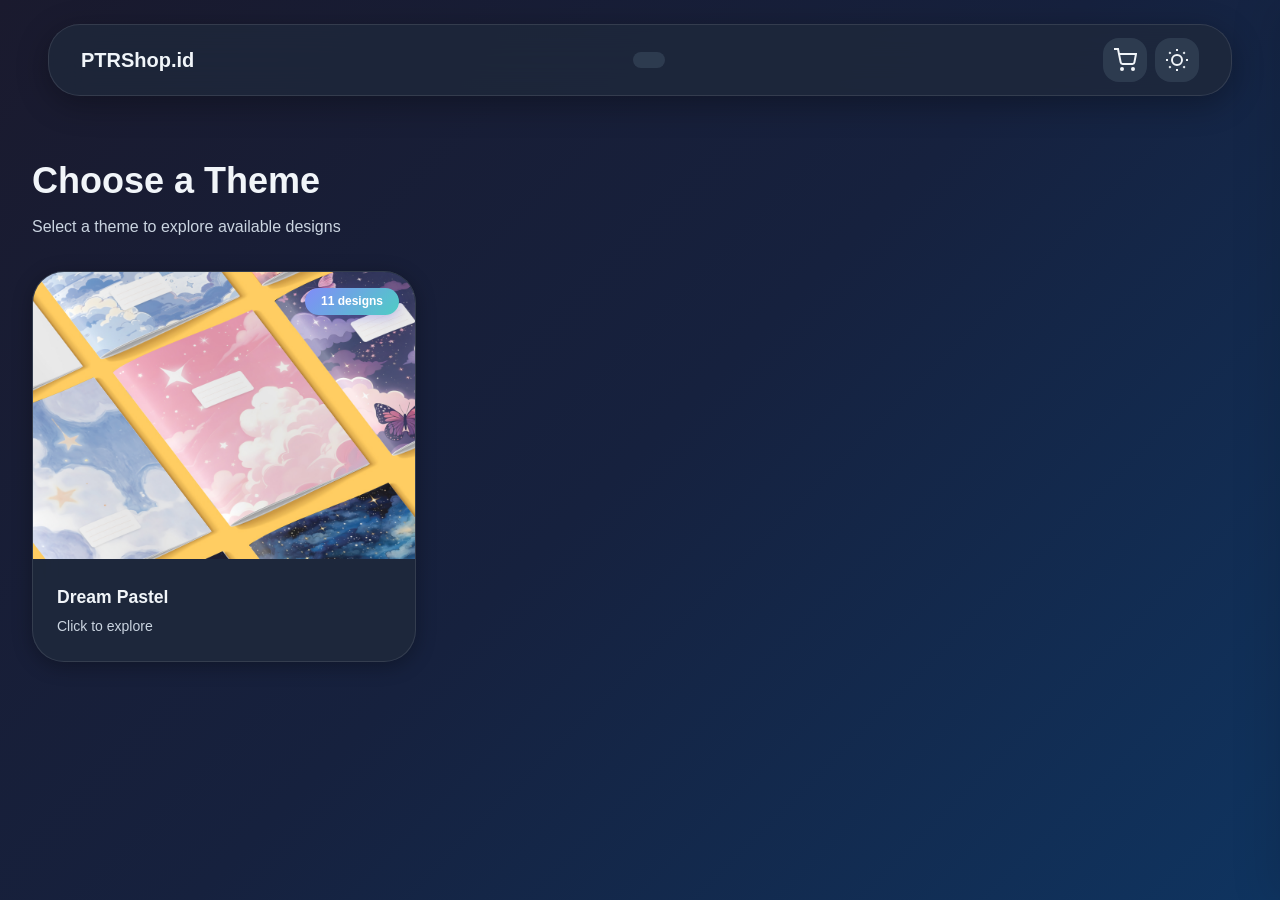
==== index.html @ 071c1e91 "Initial commit - PTR Shop UI Redesign" ====
<!DOCTYPE html>
<html lang="en" data-theme="dark">
   <head>
      <meta charset="UTF-8" />
      <meta name="viewport" content="width=device-width, initial-scale=1.0" />
      <meta
         name="description"
         content="Book Cover PDF Print Files - Browse and download high-quality book cover designs"
      />
      <title>PTR Shop - Book Cover Downloads</title>
      <link rel="preconnect" href="https://fonts.googleapis.com" />
      <link rel="preconnect" href="https://fonts.gstatic.com" crossorigin />
      <link
         href="https://fonts.googleapis.com/css2?family=Inter:wght@300;400;500;600;700&display=swap"
         rel="stylesheet"
      />
      <link rel="stylesheet" href="css/style.css" />
   </head>
   <body>
      <!-- Header -->
      <header class="header">
         <div class="header-content">
            <a href="#" class="logo" onclick="app.goHome()">
               <span class="logo-text">PTRShop.id</span>
            </a>
            <nav class="nav">
               <div id="breadcrumb" class="breadcrumb"></div>
            </nav>
            <div class="header-actions">
               <button
                  class="btn-icon cart-toggle"
                  onclick="app.toggleCart()"
                  aria-label="Toggle cart"
               >
                  <svg
                     width="24"
                     height="24"
                     viewBox="0 0 24 24"
                     fill="none"
                     stroke="currentColor"
                     stroke-width="2"
                  >
                     <circle cx="9" cy="21" r="1" />
                     <circle cx="20" cy="21" r="1" />
                     <path d="M1 1h4l2.68 13.39a2 2 0 0 0 2 1.61h9.72a2 2 0 0 0 2-1.61L23 6H6" />
                  </svg>
                  <span id="cart-count" class="cart-count">0</span>
               </button>
               <button
                  class="btn-icon theme-toggle"
                  onclick="app.toggleTheme()"
                  aria-label="Toggle theme"
               >
                  <svg
                     class="sun-icon"
                     width="24"
                     height="24"
                     viewBox="0 0 24 24"
                     fill="none"
                     stroke="currentColor"
                     stroke-width="2"
                  >
                     <circle cx="12" cy="12" r="5" />
                     <path
                        d="M12 1v2M12 21v2M4.22 4.22l1.42 1.42M18.36 18.36l1.42 1.42M1 12h2M21 12h2M4.22 19.78l1.42-1.42M18.36 5.64l1.42-1.42"
                     />
                  </svg>
                  <svg
                     class="moon-icon"
                     width="24"
                     height="24"
                     viewBox="0 0 24 24"
                     fill="none"
                     stroke="currentColor"
                     stroke-width="2"
                  >
                     <path d="M21 12.79A9 9 0 1 1 11.21 3 7 7 0 0 0 21 12.79z" />
                  </svg>
               </button>
            </div>
         </div>
      </header>

      <!-- Main Content -->
      <main class="main">
         <div class="container">
            <!-- View: Themes Grid -->
            <section id="view-themes" class="view active">
               <div class="view-header">
                  <h1>Choose a Theme</h1>
                  <p class="subtitle">Select a theme to explore available designs</p>
               </div>
               <div id="themes-grid" class="grid themes-grid"></div>
            </section>

            <!-- View: Designs Grid -->
            <section id="view-designs" class="view">
               <div class="view-header">
                  <button class="btn-back" onclick="app.goBack()">
                     <svg
                        width="20"
                        height="20"
                        viewBox="0 0 24 24"
                        fill="none"
                        stroke="currentColor"
                        stroke-width="2"
                     >
                        <path d="M19 12H5M12 19l-7-7 7-7" />
                     </svg>
                     Back
                  </button>
                  <h1 id="designs-title">Designs</h1>
                  <p class="subtitle">Select a design to configure options</p>
               </div>
               <div id="designs-grid" class="grid designs-grid"></div>
            </section>

            <!-- View: Options Panel -->
            <section id="view-options" class="view">
               <div class="view-header">
                  <button class="btn-back" onclick="app.goBack()">
                     <svg
                        width="20"
                        height="20"
                        viewBox="0 0 24 24"
                        fill="none"
                        stroke="currentColor"
                        stroke-width="2"
                     >
                        <path d="M19 12H5M12 19l-7-7 7-7" />
                     </svg>
                     Back
                  </button>
                  <h1 id="options-title">Configure Options</h1>
               </div>
               <div class="options-layout">
                  <div class="options-preview">
                     <img id="options-preview-img" src="" alt="Design preview" />
                  </div>
                  <div class="options-form">
                     <div class="form-group">
                        <label>Size</label>
                        <div id="size-options" class="option-buttons"></div>
                     </div>
                     <div class="form-group">
                        <label>Type</label>
                        <div id="type-options" class="option-buttons"></div>
                     </div>
                     <div class="form-group">
                        <label>Quantity</label>
                        <div class="quantity-control">
                           <button class="btn-qty" onclick="app.adjustQty(-1)">−</button>
                           <input type="number" id="quantity-input" value="1" min="1" max="99" />
                           <button class="btn-qty" onclick="app.adjustQty(1)">+</button>
                        </div>
                     </div>
                     <button class="btn-primary btn-add-cart" onclick="app.addToCart()">
                        <svg
                           width="20"
                           height="20"
                           viewBox="0 0 24 24"
                           fill="none"
                           stroke="currentColor"
                           stroke-width="2"
                        >
                           <circle cx="9" cy="21" r="1" />
                           <circle cx="20" cy="21" r="1" />
                           <path
                              d="M1 1h4l2.68 13.39a2 2 0 0 0 2 1.61h9.72a2 2 0 0 0 2-1.61L23 6H6"
                           />
                        </svg>
                        Add to Cart
                     </button>
                  </div>
               </div>
            </section>
         </div>
      </main>

      <!-- Cart Sidebar -->
      <aside id="cart-sidebar" class="cart-sidebar">
         <div class="cart-header">
            <h2>Your Selection</h2>
            <button class="btn-icon" onclick="app.toggleCart()" aria-label="Close cart">
               <svg
                  width="24"
                  height="24"
                  viewBox="0 0 24 24"
                  fill="none"
                  stroke="currentColor"
                  stroke-width="2"
               >
                  <path d="M18 6L6 18M6 6l12 12" />
               </svg>
            </button>
         </div>
         <div id="cart-items" class="cart-items"></div>
         <div class="cart-footer">
            <div class="cart-summary">
               <span>Total Files:</span>
               <span id="cart-total">0</span>
            </div>
            <button class="btn-primary btn-download" onclick="cart.downloadAll()" disabled>
               <svg
                  width="20"
                  height="20"
                  viewBox="0 0 24 24"
                  fill="none"
                  stroke="currentColor"
                  stroke-width="2"
               >
                  <path d="M21 15v4a2 2 0 0 1-2 2H5a2 2 0 0 1-2-2v-4M7 10l5 5 5-5M12 15V3" />
               </svg>
               Download All
            </button>
            <button class="btn-secondary" onclick="cart.clear()">Clear All</button>
         </div>
      </aside>

      <!-- Cart Overlay -->
      <div id="cart-overlay" class="cart-overlay" onclick="app.toggleCart()"></div>

      <!-- Toast Container -->
      <div id="toast-container" class="toast-container"></div>

      <!-- Download Progress Modal -->
      <div id="download-modal" class="modal">
         <div class="modal-content">
            <div class="modal-header">
               <h3>Preparing Download</h3>
            </div>
            <div class="modal-body">
               <div class="progress-bar">
                  <div id="progress-fill" class="progress-fill"></div>
               </div>
               <p id="progress-text">Downloading files...</p>
            </div>
         </div>
      </div>

      <!-- Scripts -->
      <script src="https://cdnjs.cloudflare.com/ajax/libs/pdf-lib/1.17.1/pdf-lib.min.js"></script>
      <script src="https://cdnjs.cloudflare.com/ajax/libs/jszip/3.10.1/jszip.min.js"></script>
      <script src="js/cart.js"></script>
      <script src="js/ui.js"></script>
      <script src="js/app.js"></script>
   </body>
</html>
---- css/style.css ----
/* ========================================
   CSS Design System - PTR Shop
   Modern Glassmorphism Dashboard Style
   ======================================== */

/* CSS Variables */
:root {
   /* Colors - Light Mode (Default) */
   --bg-primary: linear-gradient(135deg, #ffecd2 0%, #fcb69f 30%, #d4a5e3 70%, #c5b9f8 100%);
   --bg-solid: #fdf6f0;
   --bg-secondary: rgba(255, 255, 255, 0.85);
   --bg-tertiary: rgba(255, 255, 255, 0.6);
   --bg-card: rgba(255, 255, 255, 0.9);
   --text-primary: #2d3748;
   --text-secondary: #4a5568;
   --text-muted: #718096;
   --accent: #6b5ce7;
   --accent-hover: #5a4bd6;
   --accent-light: rgba(107, 92, 231, 0.12);
   --accent-gradient: linear-gradient(135deg, #6b5ce7 0%, #4ecdc4 100%);
   --border: rgba(255, 255, 255, 0.5);
   --border-solid: #e2e8f0;
   --shadow: 0 8px 32px rgba(107, 92, 231, 0.1);
   --shadow-lg: 0 20px 40px rgba(107, 92, 231, 0.15);
   --shadow-card: 0 4px 20px rgba(0, 0, 0, 0.08);
   --glass: rgba(255, 255, 255, 0.7);
   --glass-blur: blur(20px);
   --success: #10b981;
   --error: #ef4444;
   --warning: #f59e0b;

   /* Spacing */
   --space-xs: 0.25rem;
   --space-sm: 0.5rem;
   --space-md: 1rem;
   --space-lg: 1.5rem;
   --space-xl: 2rem;
   --space-2xl: 3rem;

   /* Border Radius */
   --radius-sm: 0.5rem;
   --radius-md: 0.75rem;
   --radius-lg: 1rem;
   --radius-xl: 1.5rem;
   --radius-2xl: 2rem;
   --radius-full: 9999px;

   /* Transitions */
   --transition-fast: 150ms ease;
   --transition-base: 250ms ease;
   --transition-slow: 350ms ease;

   /* Sizing */
   --header-height: 4.5rem;
   --sidebar-width: 400px;
}

/* Dark Mode */
[data-theme="dark"] {
   --bg-primary: linear-gradient(135deg, #1a1a2e 0%, #16213e 50%, #0f3460 100%);
   --bg-solid: #1a1a2e;
   --bg-secondary: rgba(30, 41, 59, 0.9);
   --bg-tertiary: rgba(51, 65, 85, 0.8);
   --bg-card: rgba(30, 41, 59, 0.95);
   --text-primary: #f1f5f9;
   --text-secondary: #cbd5e1;
   --text-muted: #94a3b8;
   --accent: #818cf8;
   --accent-hover: #6366f1;
   --accent-light: rgba(129, 140, 248, 0.15);
   --accent-gradient: linear-gradient(135deg, #818cf8 0%, #4ecdc4 100%);
   --border: rgba(255, 255, 255, 0.1);
   --border-solid: #334155;
   --shadow: 0 8px 32px rgba(0, 0, 0, 0.3);
   --shadow-lg: 0 20px 40px rgba(0, 0, 0, 0.4);
   --shadow-card: 0 4px 20px rgba(0, 0, 0, 0.3);
   --glass: rgba(30, 41, 59, 0.8);
}

/* Reset & Base */
*,
*::before,
*::after {
   box-sizing: border-box;
   margin: 0;
   padding: 0;
}

html {
   scroll-behavior: smooth;
}

body {
   font-family: "JetBrains Mono", -apple-system, BlinkMacSystemFont, "Segoe UI", sans-serif;
   background: var(--bg-primary);
   background-attachment: fixed;
   color: var(--text-primary);
   line-height: 1.6;
   min-height: 100vh;
}

/* ========================================
   Header - Glassmorphism Style
   ======================================== */
.header {
   position: fixed;
   top: var(--space-lg);
   left: 50%;
   transform: translateX(-50%);
   width: calc(100% - var(--space-2xl) * 2);
   max-width: 1400px;
   height: var(--header-height);
   background: var(--glass);
   backdrop-filter: var(--glass-blur);
   -webkit-backdrop-filter: var(--glass-blur);
   border: 1px solid var(--border);
   border-radius: var(--radius-2xl);
   box-shadow: var(--shadow);
   z-index: 100;
}

.header-content {
   max-width: 100%;
   margin: 0 auto;
   padding: 0 var(--space-xl);
   height: 100%;
   display: flex;
   align-items: center;
   justify-content: space-between;
   gap: var(--space-lg);
}

.logo {
   display: flex;
   align-items: center;
   gap: var(--space-sm);
   text-decoration: none;
   color: var(--text-primary);
   font-weight: 700;
   font-size: 1.25rem;
   transition: opacity var(--transition-fast);
}

.logo:hover {
   opacity: 0.8;
}

.logo-icon {
   font-size: 1.75rem;
}

.nav {
   flex: 1;
   display: flex;
   justify-content: center;
}

.breadcrumb {
   display: flex;
   align-items: center;
   gap: var(--space-sm);
   font-size: 0.875rem;
   color: var(--text-secondary);
   background: var(--bg-tertiary);
   padding: var(--space-sm) var(--space-md);
   border-radius: var(--radius-full);
}

.breadcrumb-item {
   display: flex;
   align-items: center;
   gap: var(--space-sm);
}

.breadcrumb-item:not(:last-child)::after {
   content: "›";
   color: var(--text-muted);
   font-weight: 600;
}

.breadcrumb-link {
   color: var(--accent);
   text-decoration: none;
   font-weight: 500;
   transition: opacity var(--transition-fast);
}

.breadcrumb-link:hover {
   opacity: 0.7;
}

.header-actions {
   display: flex;
   align-items: center;
   gap: var(--space-sm);
}

/* ========================================
   Buttons
   ======================================== */
.btn-icon {
   position: relative;
   display: flex;
   align-items: center;
   justify-content: center;
   width: 2.75rem;
   height: 2.75rem;
   border: none;
   background: var(--bg-tertiary);
   color: var(--text-primary);
   border-radius: var(--radius-lg);
   cursor: pointer;
   transition: all var(--transition-fast);
}

.btn-icon:hover {
   background: var(--accent-light);
   color: var(--accent);
   transform: scale(1.05);
}

.btn-primary {
   display: inline-flex;
   align-items: center;
   justify-content: center;
   gap: var(--space-sm);
   padding: var(--space-md) var(--space-xl);
   background: var(--accent-gradient);
   color: white;
   border: none;
   border-radius: var(--radius-xl);
   font-weight: 600;
   font-size: 1rem;
   cursor: pointer;
   transition: all var(--transition-fast);
   box-shadow: 0 4px 15px rgba(107, 92, 231, 0.3);
}

.btn-primary:hover:not(:disabled) {
   transform: translateY(-3px);
   box-shadow: 0 8px 25px rgba(107, 92, 231, 0.4);
}

.btn-primary:disabled {
   opacity: 0.5;
   cursor: not-allowed;
}

.btn-secondary {
   display: inline-flex;
   align-items: center;
   justify-content: center;
   gap: var(--space-sm);
   padding: var(--space-md) var(--space-xl);
   background: var(--bg-tertiary);
   color: var(--text-primary);
   border: 1px solid var(--border-solid);
   border-radius: var(--radius-xl);
   font-weight: 500;
   font-size: 0.875rem;
   cursor: pointer;
   transition: all var(--transition-fast);
}

.btn-secondary:hover {
   background: var(--bg-secondary);
   border-color: var(--accent);
}

.btn-back {
   display: inline-flex;
   align-items: center;
   gap: var(--space-sm);
   padding: var(--space-sm) var(--space-md);
   background: var(--bg-secondary);
   color: var(--text-secondary);
   border: 1px solid var(--border-solid);
   border-radius: var(--radius-lg);
   font-size: 0.875rem;
   font-weight: 500;
   cursor: pointer;
   transition: all var(--transition-fast);
}

.btn-back:hover {
   background: var(--accent-light);
   color: var(--accent);
   border-color: var(--accent);
}

/* ========================================
   Theme Toggle
   ======================================== */
.theme-toggle .sun-icon,
[data-theme="dark"] .theme-toggle .moon-icon {
   display: none;
}

[data-theme="dark"] .theme-toggle .sun-icon {
   display: block;
}

/* ========================================
   Cart Badge
   ======================================== */
.cart-count {
   position: absolute;
   top: -4px;
   right: -4px;
   min-width: 1.4rem;
   height: 1.4rem;
   padding: 0 0.4rem;
   background: var(--accent-gradient);
   color: white;
   font-size: 0.7rem;
   font-weight: 700;
   border-radius: var(--radius-full);
   display: flex;
   align-items: center;
   justify-content: center;
   opacity: 0;
   transform: scale(0);
   transition: all var(--transition-fast);
   box-shadow: 0 2px 8px rgba(107, 92, 231, 0.4);
}

.cart-count.visible {
   opacity: 1;
   transform: scale(1);
}

/* ========================================
   Main Content
   ======================================== */
.main {
   padding-top: calc(var(--header-height) + var(--space-2xl) + var(--space-xl));
   padding-bottom: var(--space-2xl);
   min-height: 100vh;
}

.container {
   max-width: 1400px;
   margin: 0 auto;
   padding: 0 var(--space-xl);
}

/* ========================================
   Views
   ======================================== */
.view {
   display: none;
   animation: fadeIn var(--transition-base) ease;
}

.view.active {
   display: block;
}

@keyframes fadeIn {
   from {
      opacity: 0;
      transform: translateY(15px);
   }
   to {
      opacity: 1;
      transform: translateY(0);
   }
}

.view-header {
   margin-bottom: var(--space-xl);
}

.view-header h1 {
   font-size: 2.25rem;
   font-weight: 700;
   margin-bottom: var(--space-xs);
   color: var(--text-primary);
}

.subtitle {
   color: var(--text-secondary);
   font-size: 1rem;
}

/* ========================================
   Grid Layouts
   ======================================== */
.grid {
   display: grid;
   gap: var(--space-xl);
}

.themes-grid {
   grid-template-columns: repeat(auto-fill, minmax(300px, 1fr));
}

.designs-grid {
   grid-template-columns: repeat(auto-fill, minmax(240px, 1fr));
}

/* ========================================
   Cards - Glassmorphism Style
   ======================================== */
.card {
   position: relative;
   background: var(--bg-card);
   backdrop-filter: var(--glass-blur);
   -webkit-backdrop-filter: var(--glass-blur);
   border: 1px solid var(--border);
   border-radius: var(--radius-2xl);
   overflow: hidden;
   cursor: pointer;
   transition: all var(--transition-base);
   box-shadow: var(--shadow-card);
}

.card:hover {
   transform: translateY(-8px) scale(1.02);
   box-shadow: var(--shadow-lg);
   border-color: var(--accent);
}

.card-image {
   position: relative;
   aspect-ratio: 4/3;
   overflow: hidden;
   background: linear-gradient(135deg, var(--bg-tertiary) 0%, var(--bg-secondary) 100%);
}

.card-image img {
   width: 100%;
   height: 100%;
   object-fit: cover;
   transition: transform var(--transition-slow);
}

.card:hover .card-image img {
   transform: scale(1.08);
}

.card-body {
   padding: var(--space-lg);
}

.card-title {
   font-size: 1.1rem;
   font-weight: 600;
   margin-bottom: var(--space-xs);
   color: var(--text-primary);
}

.card-subtitle {
   font-size: 0.875rem;
   color: var(--text-secondary);
}

.card-badge {
   position: absolute;
   top: var(--space-md);
   right: var(--space-md);
   padding: var(--space-xs) var(--space-md);
   background: var(--accent-gradient);
   border-radius: var(--radius-full);
   font-size: 0.75rem;
   font-weight: 600;
   color: white;
   box-shadow: 0 4px 12px rgba(107, 92, 231, 0.3);
}

/* ========================================
   Options Panel
   ======================================== */
.options-layout {
   display: grid;
   grid-template-columns: 1fr 1fr;
   gap: var(--space-2xl);
   align-items: start;
}

@media (max-width: 768px) {
   .options-layout {
      grid-template-columns: 1fr;
   }
}

.options-preview {
   position: sticky;
   top: calc(var(--header-height) + var(--space-2xl) + var(--space-lg));
   background: var(--bg-card);
   backdrop-filter: var(--glass-blur);
   -webkit-backdrop-filter: var(--glass-blur);
   border: 1px solid var(--border);
   border-radius: var(--radius-2xl);
   overflow: hidden;
   box-shadow: var(--shadow-card);
   display: flex;
   align-items: center;
   justify-content: center;
   padding: var(--space-lg);
}

.options-preview img {
   max-width: 100%;
   max-height: 75vh;
   width: auto;
   height: auto;
   object-fit: contain;
   border-radius: var(--radius-lg);
}

.options-form {
   display: flex;
   flex-direction: column;
   gap: var(--space-xl);
   background: var(--bg-card);
   backdrop-filter: var(--glass-blur);
   -webkit-backdrop-filter: var(--glass-blur);
   border: 1px solid var(--border);
   border-radius: var(--radius-2xl);
   padding: var(--space-xl);
   box-shadow: var(--shadow-card);
}

.form-group label {
   display: block;
   font-weight: 600;
   margin-bottom: var(--space-sm);
   color: var(--text-primary);
   font-size: 0.9rem;
   text-transform: uppercase;
   letter-spacing: 0.05em;
}

.option-buttons {
   display: flex;
   flex-wrap: wrap;
   gap: var(--space-sm);
}

.option-btn {
   padding: var(--space-md) var(--space-lg);
   background: var(--bg-tertiary);
   border: 2px solid transparent;
   border-radius: var(--radius-lg);
   font-size: 0.9rem;
   font-weight: 600;
   cursor: pointer;
   transition: all var(--transition-fast);
   color: var(--text-primary);
}

.option-btn:hover {
   border-color: var(--accent);
   background: var(--accent-light);
}

.option-btn.active {
   background: var(--accent-gradient);
   border-color: transparent;
   color: white;
   box-shadow: 0 4px 12px rgba(107, 92, 231, 0.3);
}

.quantity-control {
   display: inline-flex;
   align-items: center;
   gap: var(--space-xs);
   background: var(--bg-tertiary);
   border-radius: var(--radius-lg);
   padding: var(--space-xs);
}

.btn-qty {
   width: 2.75rem;
   height: 2.75rem;
   display: flex;
   align-items: center;
   justify-content: center;
   background: var(--bg-secondary);
   border: none;
   border-radius: var(--radius-md);
   font-size: 1.25rem;
   font-weight: 600;
   cursor: pointer;
   transition: all var(--transition-fast);
   color: var(--text-primary);
}

.btn-qty:hover {
   background: var(--accent-light);
   color: var(--accent);
}

#quantity-input {
   width: 3.5rem;
   text-align: center;
   background: transparent;
   border: none;
   font-size: 1.1rem;
   font-weight: 700;
   color: var(--text-primary);
   appearance: textfield;
   -moz-appearance: textfield;
}

#quantity-input::-webkit-outer-spin-button,
#quantity-input::-webkit-inner-spin-button {
   -webkit-appearance: none;
   margin: 0;
}

.btn-add-cart {
   width: 100%;
   padding: var(--space-lg) var(--space-xl);
   font-size: 1.1rem;
   margin-top: var(--space-md);
}

/* ========================================
   Cart Sidebar
   ======================================== */
.cart-sidebar {
   position: fixed;
   top: 0;
   right: 0;
   width: var(--sidebar-width);
   max-width: 95vw;
   height: 100vh;
   background: var(--bg-card);
   backdrop-filter: var(--glass-blur);
   -webkit-backdrop-filter: var(--glass-blur);
   border-left: 1px solid var(--border);
   display: flex;
   flex-direction: column;
   z-index: 200;
   transform: translateX(100%);
   transition: transform var(--transition-base);
   box-shadow: -10px 0 40px rgba(0, 0, 0, 0.1);
}

.cart-sidebar.open {
   transform: translateX(0);
}

.cart-header {
   display: flex;
   align-items: center;
   justify-content: space-between;
   padding: var(--space-xl);
   border-bottom: 1px solid var(--border-solid);
}

.cart-header h2 {
   font-size: 1.35rem;
   font-weight: 700;
   color: var(--text-primary);
}

.cart-items {
   flex: 1;
   overflow-y: auto;
   padding: var(--space-lg);
}

.cart-item {
   display: flex;
   gap: var(--space-md);
   padding: var(--space-md);
   background: var(--bg-tertiary);
   border-radius: var(--radius-xl);
   margin-bottom: var(--space-md);
   animation: slideIn var(--transition-base) ease;
   border: 1px solid var(--border);
}

@keyframes slideIn {
   from {
      opacity: 0;
      transform: translateX(20px);
   }
   to {
      opacity: 1;
      transform: translateX(0);
   }
}

.cart-item-preview {
   width: 65px;
   height: 85px;
   background: var(--bg-secondary);
   border-radius: var(--radius-lg);
   overflow: hidden;
   flex-shrink: 0;
   border: 1px solid var(--border);
}

.cart-item-preview img {
   width: 100%;
   height: 100%;
   object-fit: cover;
}

.cart-item-details {
   flex: 1;
   min-width: 0;
}

.cart-item-name {
   font-weight: 600;
   font-size: 0.9rem;
   margin-bottom: var(--space-xs);
   white-space: nowrap;
   overflow: hidden;
   text-overflow: ellipsis;
   color: var(--text-primary);
}

.cart-item-variant {
   font-size: 0.8rem;
   color: var(--text-secondary);
   margin-bottom: var(--space-xs);
}

.cart-item-qty {
   font-size: 0.8rem;
   color: var(--accent);
   font-weight: 600;
}

.cart-item-remove {
   align-self: flex-start;
   width: 2rem;
   height: 2rem;
   display: flex;
   align-items: center;
   justify-content: center;
   background: transparent;
   border: none;
   color: var(--text-muted);
   border-radius: var(--radius-md);
   cursor: pointer;
   transition: all var(--transition-fast);
}

.cart-item-remove:hover {
   color: var(--error);
   background: rgba(239, 68, 68, 0.1);
}

.cart-empty {
   display: flex;
   flex-direction: column;
   align-items: center;
   justify-content: center;
   height: 100%;
   color: var(--text-muted);
   text-align: center;
   padding: var(--space-xl);
}

.cart-empty svg {
   width: 80px;
   height: 80px;
   margin-bottom: var(--space-lg);
   opacity: 0.4;
}

.cart-footer {
   padding: var(--space-xl);
   border-top: 1px solid var(--border-solid);
   display: flex;
   flex-direction: column;
   gap: var(--space-md);
   background: var(--bg-secondary);
}

.cart-summary {
   display: flex;
   justify-content: space-between;
   font-weight: 700;
   font-size: 1.1rem;
}

.btn-download {
   width: 100%;
}

/* ========================================
   Cart Overlay
   ======================================== */
.cart-overlay {
   position: fixed;
   inset: 0;
   background: rgba(0, 0, 0, 0.4);
   backdrop-filter: blur(8px);
   -webkit-backdrop-filter: blur(8px);
   z-index: 150;
   opacity: 0;
   visibility: hidden;
   transition: all var(--transition-base);
}

.cart-overlay.visible {
   opacity: 1;
   visibility: visible;
}

/* ========================================
   Toast Notifications
   ======================================== */
.toast-container {
   position: fixed;
   bottom: var(--space-xl);
   right: var(--space-xl);
   z-index: 300;
   display: flex;
   flex-direction: column;
   gap: var(--space-sm);
}

.toast {
   display: flex;
   align-items: center;
   gap: var(--space-md);
   padding: var(--space-md) var(--space-lg);
   background: var(--bg-card);
   backdrop-filter: var(--glass-blur);
   -webkit-backdrop-filter: var(--glass-blur);
   border: 1px solid var(--border);
   border-radius: var(--radius-xl);
   box-shadow: var(--shadow-lg);
   animation: toastIn var(--transition-base) ease;
}

@keyframes toastIn {
   from {
      opacity: 0;
      transform: translateX(100%) scale(0.9);
   }
   to {
      opacity: 1;
      transform: translateX(0) scale(1);
   }
}

.toast.hide {
   animation: toastOut var(--transition-base) ease forwards;
}

@keyframes toastOut {
   from {
      opacity: 1;
      transform: translateX(0) scale(1);
   }
   to {
      opacity: 0;
      transform: translateX(100%) scale(0.9);
   }
}

.toast-success {
   border-left: 4px solid var(--success);
}
.toast-error {
   border-left: 4px solid var(--error);
}
.toast-warning {
   border-left: 4px solid var(--warning);
}

/* ========================================
   Modal
   ======================================== */
.modal {
   position: fixed;
   inset: 0;
   display: flex;
   align-items: center;
   justify-content: center;
   background: rgba(0, 0, 0, 0.5);
   backdrop-filter: blur(8px);
   -webkit-backdrop-filter: blur(8px);
   z-index: 250;
   opacity: 0;
   visibility: hidden;
   transition: all var(--transition-base);
}

.modal.visible {
   opacity: 1;
   visibility: visible;
}

.modal-content {
   background: var(--bg-card);
   backdrop-filter: var(--glass-blur);
   -webkit-backdrop-filter: var(--glass-blur);
   border: 1px solid var(--border);
   border-radius: var(--radius-2xl);
   padding: var(--space-2xl);
   min-width: 350px;
   box-shadow: var(--shadow-lg);
}

.modal-header h3 {
   font-size: 1.25rem;
   font-weight: 700;
   margin-bottom: var(--space-lg);
   color: var(--text-primary);
}

.progress-bar {
   height: 8px;
   background: var(--bg-tertiary);
   border-radius: var(--radius-full);
   overflow: hidden;
   margin-bottom: var(--space-md);
}

.progress-fill {
   height: 100%;
   background: var(--accent-gradient);
   border-radius: var(--radius-full);
   transition: width var(--transition-base);
}

#progress-text {
   font-size: 0.875rem;
   color: var(--text-secondary);
   text-align: center;
}

/* ========================================
   Responsive Design
   ======================================== */
@media (max-width: 1024px) {
   .header {
      width: calc(100% - var(--space-xl) * 2);
   }
}

@media (max-width: 768px) {
   :root {
      --header-height: 4rem;
   }

   .header {
      top: var(--space-md);
      width: calc(100% - var(--space-md) * 2);
      border-radius: var(--radius-xl);
   }

   .header-content {
      padding: 0 var(--space-md);
   }

   .breadcrumb {
      display: none;
   }

   .container {
      padding: 0 var(--space-md);
   }

   .view-header h1 {
      font-size: 1.75rem;
   }

   .themes-grid,
   .designs-grid {
      grid-template-columns: repeat(auto-fill, minmax(160px, 1fr));
      gap: var(--space-md);
   }

   .card-body {
      padding: var(--space-md);
   }

   .card-title {
      font-size: 0.95rem;
   }
}
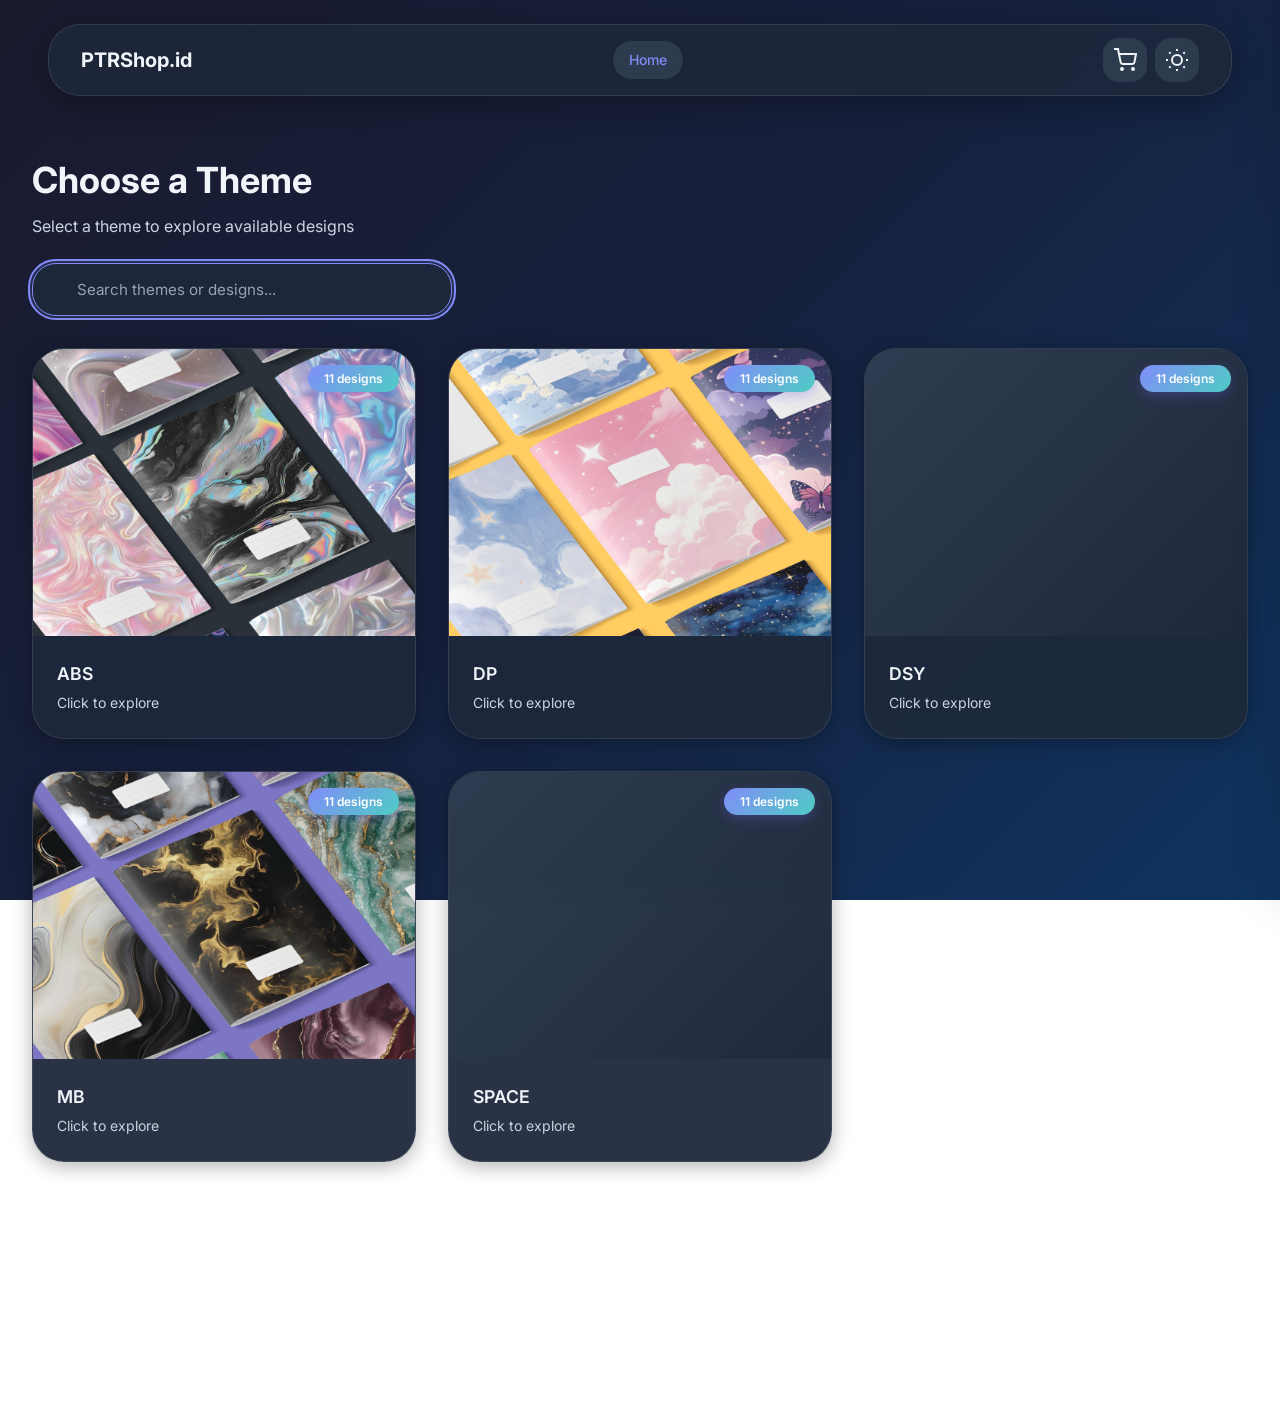
==== commit 06635a39: "Update" ====
--- a/index.html
+++ b/index.html
@@ -5,75 +5,58 @@
       <meta name="viewport" content="width=device-width, initial-scale=1.0" />
       <meta
          name="description"
-         content="Book Cover PDF Print Files - Browse and download high-quality book cover designs"
+         content="PTRShop — Browse and download high-quality book cover PDF print files in multiple sizes and types."
       />
       <title>PTR Shop - Book Cover Downloads</title>
+
+      <!-- Favicon -->
+      <link rel="icon" href="data:image/svg+xml,<svg xmlns='http://www.w3.org/2000/svg' viewBox='0 0 32 32'><rect width='32' height='32' rx='8' fill='%236b5ce7'/><text x='16' y='23' text-anchor='middle' fill='white' font-size='18' font-weight='bold' font-family='sans-serif'>P</text></svg>" />
+
+      <!-- Fonts -->
       <link rel="preconnect" href="https://fonts.googleapis.com" />
       <link rel="preconnect" href="https://fonts.gstatic.com" crossorigin />
       <link
          href="https://fonts.googleapis.com/css2?family=Inter:wght@300;400;500;600;700&display=swap"
          rel="stylesheet"
       />
-      <link rel="stylesheet" href="css/style.css" />
+
+      <link rel="stylesheet" href="css/style.css?v=5" />
    </head>
    <body>
       <!-- Header -->
-      <header class="header">
+      <header class="header" role="banner">
          <div class="header-content">
-            <a href="#" class="logo" onclick="app.goHome()">
+            <a href="#/" class="logo" data-action="go-home" aria-label="PTRShop Home">
                <span class="logo-text">PTRShop.id</span>
             </a>
-            <nav class="nav">
-               <div id="breadcrumb" class="breadcrumb"></div>
+            <nav class="nav" aria-label="Breadcrumb navigation">
+               <div id="breadcrumb" class="breadcrumb" role="navigation" aria-label="Breadcrumb"></div>
             </nav>
             <div class="header-actions">
                <button
+                  id="cart-toggle-btn"
                   class="btn-icon cart-toggle"
-                  onclick="app.toggleCart()"
-                  aria-label="Toggle cart"
+                  data-action="toggle-cart"
+                  aria-label="Toggle cart sidebar"
                >
-                  <svg
-                     width="24"
-                     height="24"
-                     viewBox="0 0 24 24"
-                     fill="none"
-                     stroke="currentColor"
-                     stroke-width="2"
-                  >
+                  <svg width="24" height="24" viewBox="0 0 24 24" fill="none" stroke="currentColor" stroke-width="2">
                      <circle cx="9" cy="21" r="1" />
                      <circle cx="20" cy="21" r="1" />
                      <path d="M1 1h4l2.68 13.39a2 2 0 0 0 2 1.61h9.72a2 2 0 0 0 2-1.61L23 6H6" />
                   </svg>
-                  <span id="cart-count" class="cart-count">0</span>
+                  <span id="cart-count" class="cart-count" aria-live="polite">0</span>
                </button>
                <button
+                  id="theme-toggle-btn"
                   class="btn-icon theme-toggle"
-                  onclick="app.toggleTheme()"
-                  aria-label="Toggle theme"
+                  data-action="toggle-theme"
+                  aria-label="Toggle dark/light mode"
                >
-                  <svg
-                     class="sun-icon"
-                     width="24"
-                     height="24"
-                     viewBox="0 0 24 24"
-                     fill="none"
-                     stroke="currentColor"
-                     stroke-width="2"
-                  >
+                  <svg class="sun-icon" width="24" height="24" viewBox="0 0 24 24" fill="none" stroke="currentColor" stroke-width="2">
                      <circle cx="12" cy="12" r="5" />
-                     <path
-                        d="M12 1v2M12 21v2M4.22 4.22l1.42 1.42M18.36 18.36l1.42 1.42M1 12h2M21 12h2M4.22 19.78l1.42-1.42M18.36 5.64l1.42-1.42"
-                     />
-                  </svg>
-                  <svg
-                     class="moon-icon"
-                     width="24"
-                     height="24"
-                     viewBox="0 0 24 24"
-                     fill="none"
-                     stroke="currentColor"
-                     stroke-width="2"
-                  >
+                     <path d="M12 1v2M12 21v2M4.22 4.22l1.42 1.42M18.36 18.36l1.42 1.42M1 12h2M21 12h2M4.22 19.78l1.42-1.42M18.36 5.64l1.42-1.42" />
+                  </svg>
+                  <svg class="moon-icon" width="24" height="24" viewBox="0 0 24 24" fill="none" stroke="currentColor" stroke-width="2">
                      <path d="M21 12.79A9 9 0 1 1 11.21 3 7 7 0 0 0 21 12.79z" />
                   </svg>
                </button>
@@ -82,29 +65,55 @@
       </header>
 
       <!-- Main Content -->
-      <main class="main">
+      <main class="main" role="main">
          <div class="container">
             <!-- View: Themes Grid -->
-            <section id="view-themes" class="view active">
+            <section id="view-themes" class="view active" aria-label="Theme selection">
                <div class="view-header">
                   <h1>Choose a Theme</h1>
                   <p class="subtitle">Select a theme to explore available designs</p>
+                  <div class="search-wrapper">
+                     <svg class="search-icon" width="18" height="18" viewBox="0 0 24 24" fill="none" stroke="currentColor" stroke-width="2">
+                        <circle cx="11" cy="11" r="8" /><path d="M21 21l-4.35-4.35" />
+                     </svg>
+                     <input
+                        type="search"
+                        id="search-input"
+                        class="search-input"
+                        placeholder="Search themes or designs..."
+                        autocomplete="off"
+                        aria-label="Search themes and designs"
+                     />
+                  </div>
+               </div>
+               <!-- Skeleton loader (shown during initial load, hidden by default) -->
+               <div id="themes-skeleton" class="skeleton-grid" hidden>
+                  <div class="skeleton-card"><div class="skeleton-image"></div><div class="skeleton-body"><div class="skeleton-line w-60"></div><div class="skeleton-line w-40"></div></div></div>
+                  <div class="skeleton-card"><div class="skeleton-image"></div><div class="skeleton-body"><div class="skeleton-line w-60"></div><div class="skeleton-line w-40"></div></div></div>
+                  <div class="skeleton-card"><div class="skeleton-image"></div><div class="skeleton-body"><div class="skeleton-line w-60"></div><div class="skeleton-line w-40"></div></div></div>
+                  <div class="skeleton-card"><div class="skeleton-image"></div><div class="skeleton-body"><div class="skeleton-line w-60"></div><div class="skeleton-line w-40"></div></div></div>
+               </div>
+               <!-- Error state (hidden by default) -->
+               <div id="themes-error" class="error-state" hidden>
+                  <svg viewBox="0 0 24 24" fill="none" stroke="currentColor" stroke-width="1.5">
+                     <circle cx="12" cy="12" r="10"/><path d="M12 8v4M12 16h.01"/>
+                  </svg>
+                  <p id="error-message">Failed to load catalog data.</p>
+                  <button class="btn-primary" data-action="retry-load">
+                     <svg width="18" height="18" viewBox="0 0 24 24" fill="none" stroke="currentColor" stroke-width="2">
+                        <path d="M1 4v6h6M23 20v-6h-6"/><path d="M20.49 9A9 9 0 0 0 5.64 5.64L1 10m22 4l-4.64 4.36A9 9 0 0 1 3.51 15"/>
+                     </svg>
+                     Retry
+                  </button>
                </div>
                <div id="themes-grid" class="grid themes-grid"></div>
             </section>
 
             <!-- View: Designs Grid -->
-            <section id="view-designs" class="view">
+            <section id="view-designs" class="view" aria-label="Design selection">
                <div class="view-header">
-                  <button class="btn-back" onclick="app.goBack()">
-                     <svg
-                        width="20"
-                        height="20"
-                        viewBox="0 0 24 24"
-                        fill="none"
-                        stroke="currentColor"
-                        stroke-width="2"
-                     >
+                  <button class="btn-back" data-action="go-back" aria-label="Go back to themes">
+                     <svg width="20" height="20" viewBox="0 0 24 24" fill="none" stroke="currentColor" stroke-width="2">
                         <path d="M19 12H5M12 19l-7-7 7-7" />
                      </svg>
                      Back
@@ -116,17 +125,10 @@
             </section>
 
             <!-- View: Options Panel -->
-            <section id="view-options" class="view">
+            <section id="view-options" class="view" aria-label="Design configuration">
                <div class="view-header">
-                  <button class="btn-back" onclick="app.goBack()">
-                     <svg
-                        width="20"
-                        height="20"
-                        viewBox="0 0 24 24"
-                        fill="none"
-                        stroke="currentColor"
-                        stroke-width="2"
-                     >
+                  <button class="btn-back" data-action="go-back" aria-label="Go back to designs">
+                     <svg width="20" height="20" viewBox="0 0 24 24" fill="none" stroke="currentColor" stroke-width="2">
                         <path d="M19 12H5M12 19l-7-7 7-7" />
                      </svg>
                      Back
@@ -134,40 +136,31 @@
                   <h1 id="options-title">Configure Options</h1>
                </div>
                <div class="options-layout">
-                  <div class="options-preview">
+                  <div class="options-preview" data-action="open-lightbox" style="cursor: zoom-in;" title="Click to enlarge">
                      <img id="options-preview-img" src="" alt="Design preview" />
                   </div>
                   <div class="options-form">
                      <div class="form-group">
                         <label>Size</label>
-                        <div id="size-options" class="option-buttons"></div>
+                        <div id="size-options" class="option-buttons" role="radiogroup" aria-label="Select size"></div>
                      </div>
                      <div class="form-group">
                         <label>Type</label>
-                        <div id="type-options" class="option-buttons"></div>
+                        <div id="type-options" class="option-buttons" role="radiogroup" aria-label="Select type"></div>
                      </div>
                      <div class="form-group">
-                        <label>Quantity</label>
+                        <label for="quantity-input">Quantity</label>
                         <div class="quantity-control">
-                           <button class="btn-qty" onclick="app.adjustQty(-1)">−</button>
-                           <input type="number" id="quantity-input" value="1" min="1" max="99" />
-                           <button class="btn-qty" onclick="app.adjustQty(1)">+</button>
+                           <button class="btn-qty" data-action="adjust-qty" data-delta="-1" aria-label="Decrease quantity">−</button>
+                           <input type="number" id="quantity-input" value="1" min="1" max="99" aria-label="Quantity" />
+                           <button class="btn-qty" data-action="adjust-qty" data-delta="1" aria-label="Increase quantity">+</button>
                         </div>
                      </div>
-                     <button class="btn-primary btn-add-cart" onclick="app.addToCart()">
-                        <svg
-                           width="20"
-                           height="20"
-                           viewBox="0 0 24 24"
-                           fill="none"
-                           stroke="currentColor"
-                           stroke-width="2"
-                        >
+                     <button class="btn-primary btn-add-cart" data-action="add-to-cart">
+                        <svg width="20" height="20" viewBox="0 0 24 24" fill="none" stroke="currentColor" stroke-width="2">
                            <circle cx="9" cy="21" r="1" />
                            <circle cx="20" cy="21" r="1" />
-                           <path
-                              d="M1 1h4l2.68 13.39a2 2 0 0 0 2 1.61h9.72a2 2 0 0 0 2-1.61L23 6H6"
-                           />
+                           <path d="M1 1h4l2.68 13.39a2 2 0 0 0 2 1.61h9.72a2 2 0 0 0 2-1.61L23 6H6" />
                         </svg>
                         Add to Cart
                      </button>
@@ -178,18 +171,11 @@
       </main>
 
       <!-- Cart Sidebar -->
-      <aside id="cart-sidebar" class="cart-sidebar">
+      <aside id="cart-sidebar" class="cart-sidebar" aria-label="Shopping cart">
          <div class="cart-header">
             <h2>Your Selection</h2>
-            <button class="btn-icon" onclick="app.toggleCart()" aria-label="Close cart">
-               <svg
-                  width="24"
-                  height="24"
-                  viewBox="0 0 24 24"
-                  fill="none"
-                  stroke="currentColor"
-                  stroke-width="2"
-               >
+            <button class="btn-icon" data-action="toggle-cart" aria-label="Close cart">
+               <svg width="24" height="24" viewBox="0 0 24 24" fill="none" stroke="currentColor" stroke-width="2">
                   <path d="M18 6L6 18M6 6l12 12" />
                </svg>
             </button>
@@ -200,37 +186,30 @@
                <span>Total Files:</span>
                <span id="cart-total">0</span>
             </div>
-            <button class="btn-primary btn-download" onclick="cart.downloadAll()" disabled>
-               <svg
-                  width="20"
-                  height="20"
-                  viewBox="0 0 24 24"
-                  fill="none"
-                  stroke="currentColor"
-                  stroke-width="2"
-               >
+            <button id="btn-download" class="btn-primary btn-download" data-action="cart-download" disabled>
+               <svg width="20" height="20" viewBox="0 0 24 24" fill="none" stroke="currentColor" stroke-width="2">
                   <path d="M21 15v4a2 2 0 0 1-2 2H5a2 2 0 0 1-2-2v-4M7 10l5 5 5-5M12 15V3" />
                </svg>
                Download All
             </button>
-            <button class="btn-secondary" onclick="cart.clear()">Clear All</button>
+            <button class="btn-secondary" data-action="cart-clear">Clear All</button>
          </div>
       </aside>
 
       <!-- Cart Overlay -->
-      <div id="cart-overlay" class="cart-overlay" onclick="app.toggleCart()"></div>
+      <div id="cart-overlay" class="cart-overlay" data-action="toggle-cart"></div>
 
       <!-- Toast Container -->
-      <div id="toast-container" class="toast-container"></div>
+      <div id="toast-container" class="toast-container" aria-live="polite" role="status"></div>
 
       <!-- Download Progress Modal -->
-      <div id="download-modal" class="modal">
+      <div id="download-modal" class="modal" role="dialog" aria-label="Download progress">
          <div class="modal-content">
             <div class="modal-header">
                <h3>Preparing Download</h3>
             </div>
             <div class="modal-body">
-               <div class="progress-bar">
+               <div class="progress-bar" role="progressbar" aria-valuemin="0" aria-valuemax="100">
                   <div id="progress-fill" class="progress-fill"></div>
                </div>
                <p id="progress-text">Downloading files...</p>
@@ -238,11 +217,51 @@
          </div>
       </div>
 
-      <!-- Scripts -->
-      <script src="https://cdnjs.cloudflare.com/ajax/libs/pdf-lib/1.17.1/pdf-lib.min.js"></script>
-      <script src="https://cdnjs.cloudflare.com/ajax/libs/jszip/3.10.1/jszip.min.js"></script>
-      <script src="js/cart.js"></script>
-      <script src="js/ui.js"></script>
-      <script src="js/app.js"></script>
+      <!-- Confirm Modal -->
+      <div id="confirm-modal" class="modal" role="alertdialog" aria-label="Confirmation">
+         <div class="modal-content modal-confirm">
+            <div class="modal-header">
+               <h3 id="confirm-title">Clear Cart?</h3>
+            </div>
+            <div class="modal-body">
+               <p id="confirm-message">All items will be removed. This cannot be undone.</p>
+            </div>
+            <div class="modal-actions">
+               <button class="btn-secondary" data-action="confirm-no">Cancel</button>
+               <button class="btn-danger" data-action="confirm-yes">Clear All</button>
+            </div>
+         </div>
+      </div>
+
+      <!-- Image Lightbox -->
+      <div id="lightbox" class="lightbox" role="dialog" aria-label="Image preview">
+         <button class="lightbox-close" data-action="close-lightbox" aria-label="Close preview">
+            <svg width="28" height="28" viewBox="0 0 24 24" fill="none" stroke="currentColor" stroke-width="2">
+               <path d="M18 6L6 18M6 6l12 12" />
+            </svg>
+         </button>
+         <img id="lightbox-img" class="lightbox-img" src="" alt="Full size preview" />
+      </div>
+
+      <!-- Scroll to Top -->
+      <button id="scroll-top-btn" class="scroll-top-btn" data-action="scroll-top" aria-label="Scroll to top">
+         <svg width="22" height="22" viewBox="0 0 24 24" fill="none" stroke="currentColor" stroke-width="2.5">
+            <path d="M18 15l-6-6-6 6" />
+         </svg>
+      </button>
+
+      <!-- Footer -->
+      <footer class="site-footer" role="contentinfo">
+         <div class="footer-content">
+            <span class="footer-brand">PTRShop.id</span>
+            <span class="footer-divider">·</span>
+            <span class="footer-copy">&copy; 2026</span>
+         </div>
+      </footer>
+
+      <!-- Scripts: Core app loads immediately, CDN libs load lazily on first download -->
+      <script src="js/ui.js?v=5"></script>
+      <script src="js/cart.js?v=5"></script>
+      <script src="js/app.js?v=5"></script>
    </body>
 </html>
--- a/css/style.css
+++ b/css/style.css
@@ -86,12 +86,17 @@
    padding: 0;
 }
 
+/* Ensure hidden attribute always works, even on elements with explicit display */
+[hidden] {
+   display: none !important;
+}
+
 html {
    scroll-behavior: smooth;
 }
 
 body {
-   font-family: "JetBrains Mono", -apple-system, BlinkMacSystemFont, "Segoe UI", sans-serif;
+   font-family: "Inter", -apple-system, BlinkMacSystemFont, "Segoe UI", sans-serif;
    background: var(--bg-primary);
    background-attachment: fixed;
    color: var(--text-primary);
@@ -349,21 +354,36 @@
    ======================================== */
 .view {
    display: none;
-   animation: fadeIn var(--transition-base) ease;
 }
 
 .view.active {
    display: block;
-}
-
-@keyframes fadeIn {
+   animation: slideInRight var(--transition-base) ease;
+}
+
+.view.active.slide-left {
+   animation: slideInLeft var(--transition-base) ease;
+}
+
+@keyframes slideInRight {
    from {
       opacity: 0;
-      transform: translateY(15px);
+      transform: translateX(30px);
    }
    to {
       opacity: 1;
-      transform: translateY(0);
+      transform: translateX(0);
+   }
+}
+
+@keyframes slideInLeft {
+   from {
+      opacity: 0;
+      transform: translateX(-30px);
+   }
+   to {
+      opacity: 1;
+      transform: translateX(0);
    }
 }
 
@@ -437,6 +457,47 @@
 
 .card:hover .card-image img {
    transform: scale(1.08);
+   filter: brightness(1.08) saturate(1.1);
+}
+
+/* Card shimmer overlay on hover */
+.card::after {
+   content: '';
+   position: absolute;
+   inset: 0;
+   background: linear-gradient(135deg, transparent 40%, rgba(255,255,255,0.15) 50%, transparent 60%);
+   background-size: 250% 250%;
+   background-position: 100% 100%;
+   border-radius: inherit;
+   pointer-events: none;
+   opacity: 0;
+   transition: opacity var(--transition-fast);
+}
+
+.card:hover::after {
+   opacity: 1;
+   animation: cardShimmer 0.8s ease forwards;
+}
+
+@keyframes cardShimmer {
+   from { background-position: 100% 100%; }
+   to { background-position: 0% 0%; }
+}
+
+/* Staggered card entrance */
+.card.stagger-in {
+   animation: staggerFadeIn 0.4s ease both;
+}
+
+@keyframes staggerFadeIn {
+   from {
+      opacity: 0;
+      transform: translateY(20px) scale(0.97);
+   }
+   to {
+      opacity: 1;
+      transform: translateY(0) scale(1);
+   }
 }
 
 .card-body {
@@ -562,6 +623,13 @@
    box-shadow: 0 4px 12px rgba(107, 92, 231, 0.3);
 }
 
+.option-btn.unavailable {
+   opacity: 0.35;
+   cursor: not-allowed;
+   pointer-events: none;
+   text-decoration: line-through;
+}
+
 .quantity-control {
    display: inline-flex;
    align-items: center;
@@ -968,7 +1036,8 @@
    }
 
    .themes-grid,
-   .designs-grid {
+   .designs-grid,
+   .skeleton-grid {
       grid-template-columns: repeat(auto-fill, minmax(160px, 1fr));
       gap: var(--space-md);
    }
@@ -981,3 +1050,373 @@
       font-size: 0.95rem;
    }
 }
+
+/* ========================================
+   Search Bar
+   ======================================== */
+.search-wrapper {
+   position: relative;
+   margin-top: var(--space-lg);
+   max-width: 420px;
+}
+
+.search-icon {
+   position: absolute;
+   left: var(--space-md);
+   top: 50%;
+   transform: translateY(-50%);
+   color: var(--text-muted);
+   pointer-events: none;
+}
+
+.search-input {
+   width: 100%;
+   padding: var(--space-md) var(--space-md) var(--space-md) 2.75rem;
+   background: var(--bg-card);
+   backdrop-filter: var(--glass-blur);
+   -webkit-backdrop-filter: var(--glass-blur);
+   border: 1px solid var(--border-solid);
+   border-radius: var(--radius-xl);
+   font-size: 0.95rem;
+   font-family: inherit;
+   color: var(--text-primary);
+   outline: none;
+   transition: all var(--transition-fast);
+}
+
+.search-input::placeholder {
+   color: var(--text-muted);
+}
+
+.search-input:focus {
+   border-color: var(--accent);
+   box-shadow: 0 0 0 3px var(--accent-light);
+}
+
+/* ========================================
+   Skeleton Loading
+   ======================================== */
+.skeleton-grid {
+   display: grid;
+   grid-template-columns: repeat(auto-fill, minmax(300px, 1fr));
+   gap: var(--space-xl);
+   animation: slideInRight var(--transition-base) ease;
+}
+
+.skeleton-card {
+   background: var(--bg-card);
+   border: 1px solid var(--border);
+   border-radius: var(--radius-2xl);
+   overflow: hidden;
+}
+
+.skeleton-image {
+   aspect-ratio: 4/3;
+   background: linear-gradient(90deg, var(--bg-tertiary) 25%, var(--bg-secondary) 50%, var(--bg-tertiary) 75%);
+   background-size: 200% 100%;
+   animation: shimmer 1.5s ease-in-out infinite;
+}
+
+.skeleton-body {
+   padding: var(--space-lg);
+   display: flex;
+   flex-direction: column;
+   gap: var(--space-sm);
+}
+
+.skeleton-line {
+   height: 0.875rem;
+   border-radius: var(--radius-sm);
+   background: linear-gradient(90deg, var(--bg-tertiary) 25%, var(--bg-secondary) 50%, var(--bg-tertiary) 75%);
+   background-size: 200% 100%;
+   animation: shimmer 1.5s ease-in-out infinite;
+}
+
+.skeleton-line.w-60 { width: 60%; }
+.skeleton-line.w-40 { width: 40%; }
+
+@keyframes shimmer {
+   0% { background-position: 200% 0; }
+   100% { background-position: -200% 0; }
+}
+
+/* ========================================
+   Error & Empty States
+   ======================================== */
+.error-state,
+.empty-state {
+   display: flex;
+   flex-direction: column;
+   align-items: center;
+   justify-content: center;
+   padding: var(--space-2xl) var(--space-xl);
+   text-align: center;
+   color: var(--text-muted);
+   min-height: 300px;
+}
+
+.error-state svg,
+.empty-state svg {
+   width: 64px;
+   height: 64px;
+   margin-bottom: var(--space-lg);
+   opacity: 0.5;
+}
+
+.error-state p,
+.empty-state p {
+   font-size: 1.1rem;
+   font-weight: 500;
+   margin-bottom: var(--space-sm);
+   color: var(--text-secondary);
+}
+
+.error-state .btn-primary {
+   margin-top: var(--space-lg);
+}
+
+/* ========================================
+   Confirm Modal & Danger Button
+   ======================================== */
+.modal-confirm {
+   max-width: 380px;
+   text-align: center;
+}
+
+.modal-confirm .modal-header h3 {
+   margin-bottom: var(--space-sm);
+}
+
+.modal-confirm .modal-body p {
+   color: var(--text-secondary);
+   font-size: 0.95rem;
+   margin-bottom: var(--space-lg);
+}
+
+.modal-actions {
+   display: flex;
+   gap: var(--space-md);
+   justify-content: center;
+}
+
+.modal-actions .btn-secondary,
+.modal-actions .btn-danger {
+   flex: 1;
+}
+
+.btn-danger {
+   display: inline-flex;
+   align-items: center;
+   justify-content: center;
+   gap: var(--space-sm);
+   padding: var(--space-md) var(--space-xl);
+   background: linear-gradient(135deg, #ef4444 0%, #dc2626 100%);
+   color: white;
+   border: none;
+   border-radius: var(--radius-xl);
+   font-weight: 600;
+   font-size: 0.95rem;
+   cursor: pointer;
+   transition: all var(--transition-fast);
+   box-shadow: 0 4px 15px rgba(239, 68, 68, 0.3);
+}
+
+.btn-danger:hover {
+   transform: translateY(-2px);
+   box-shadow: 0 6px 20px rgba(239, 68, 68, 0.4);
+}
+
+/* ========================================
+   Cart Inline Quantity Edit
+   ======================================== */
+.cart-item-qty-controls {
+   display: inline-flex;
+   align-items: center;
+   gap: 2px;
+   background: var(--bg-secondary);
+   border-radius: var(--radius-md);
+   padding: 2px;
+}
+
+.cart-item-qty-controls .btn-qty-sm {
+   width: 1.5rem;
+   height: 1.5rem;
+   display: flex;
+   align-items: center;
+   justify-content: center;
+   background: transparent;
+   border: none;
+   border-radius: var(--radius-sm);
+   font-size: 0.75rem;
+   font-weight: 700;
+   cursor: pointer;
+   color: var(--text-secondary);
+   transition: all var(--transition-fast);
+}
+
+.cart-item-qty-controls .btn-qty-sm:hover {
+   background: var(--accent-light);
+   color: var(--accent);
+}
+
+.cart-item-qty-controls .qty-value {
+   min-width: 1.25rem;
+   text-align: center;
+   font-size: 0.8rem;
+   font-weight: 700;
+   color: var(--accent);
+}
+
+/* ========================================
+   Focus Visible (Keyboard Navigation)
+   ======================================== */
+:focus-visible {
+   outline: 2px solid var(--accent);
+   outline-offset: 2px;
+}
+
+.card:focus-visible {
+   transform: translateY(-8px) scale(1.02);
+   box-shadow: var(--shadow-lg);
+   border-color: var(--accent);
+}
+
+/* ========================================
+   Image Lightbox
+   ======================================== */
+.lightbox {
+   position: fixed;
+   inset: 0;
+   display: flex;
+   align-items: center;
+   justify-content: center;
+   background: rgba(0, 0, 0, 0.85);
+   backdrop-filter: blur(12px);
+   -webkit-backdrop-filter: blur(12px);
+   z-index: 300;
+   opacity: 0;
+   visibility: hidden;
+   transition: all var(--transition-base);
+   cursor: zoom-out;
+   padding: var(--space-xl);
+}
+
+.lightbox.visible {
+   opacity: 1;
+   visibility: visible;
+}
+
+.lightbox-img {
+   max-width: 90vw;
+   max-height: 90vh;
+   object-fit: contain;
+   border-radius: var(--radius-lg);
+   box-shadow: 0 20px 60px rgba(0, 0, 0, 0.5);
+   transform: scale(0.92);
+   transition: transform var(--transition-base) ease;
+   cursor: default;
+}
+
+.lightbox.visible .lightbox-img {
+   transform: scale(1);
+}
+
+.lightbox-close {
+   position: absolute;
+   top: var(--space-xl);
+   right: var(--space-xl);
+   width: 3rem;
+   height: 3rem;
+   display: flex;
+   align-items: center;
+   justify-content: center;
+   background: rgba(255, 255, 255, 0.12);
+   border: 1px solid rgba(255, 255, 255, 0.2);
+   border-radius: var(--radius-lg);
+   color: white;
+   cursor: pointer;
+   transition: all var(--transition-fast);
+   z-index: 2;
+}
+
+.lightbox-close:hover {
+   background: rgba(255, 255, 255, 0.25);
+   transform: scale(1.1);
+}
+
+/* ========================================
+   Scroll to Top Button
+   ======================================== */
+.scroll-top-btn {
+   position: fixed;
+   bottom: var(--space-xl);
+   left: var(--space-xl);
+   width: 3rem;
+   height: 3rem;
+   display: flex;
+   align-items: center;
+   justify-content: center;
+   background: var(--accent-gradient);
+   color: white;
+   border: none;
+   border-radius: var(--radius-full);
+   cursor: pointer;
+   box-shadow: 0 4px 20px rgba(107, 92, 231, 0.4);
+   z-index: 90;
+   opacity: 0;
+   visibility: hidden;
+   transform: translateY(10px) scale(0.85);
+   transition: all var(--transition-base);
+}
+
+.scroll-top-btn.visible {
+   opacity: 1;
+   visibility: visible;
+   transform: translateY(0) scale(1);
+}
+
+.scroll-top-btn:hover {
+   transform: translateY(-3px) scale(1.1);
+   box-shadow: 0 8px 30px rgba(107, 92, 231, 0.5);
+}
+
+/* ========================================
+   Footer
+   ======================================== */
+.site-footer {
+   padding: var(--space-xl) 0;
+   margin-top: var(--space-2xl);
+   text-align: center;
+}
+
+.footer-content {
+   display: flex;
+   align-items: center;
+   justify-content: center;
+   gap: var(--space-sm);
+   padding: var(--space-lg) var(--space-xl);
+   background: var(--glass);
+   backdrop-filter: var(--glass-blur);
+   -webkit-backdrop-filter: var(--glass-blur);
+   border: 1px solid var(--border);
+   border-radius: var(--radius-2xl);
+   max-width: 300px;
+   margin: 0 auto;
+   box-shadow: var(--shadow-card);
+}
+
+.footer-brand {
+   font-weight: 700;
+   font-size: 0.9rem;
+   color: var(--text-primary);
+}
+
+.footer-divider {
+   color: var(--text-muted);
+   font-size: 1.2rem;
+}
+
+.footer-copy {
+   font-size: 0.85rem;
+   color: var(--text-muted);
+}
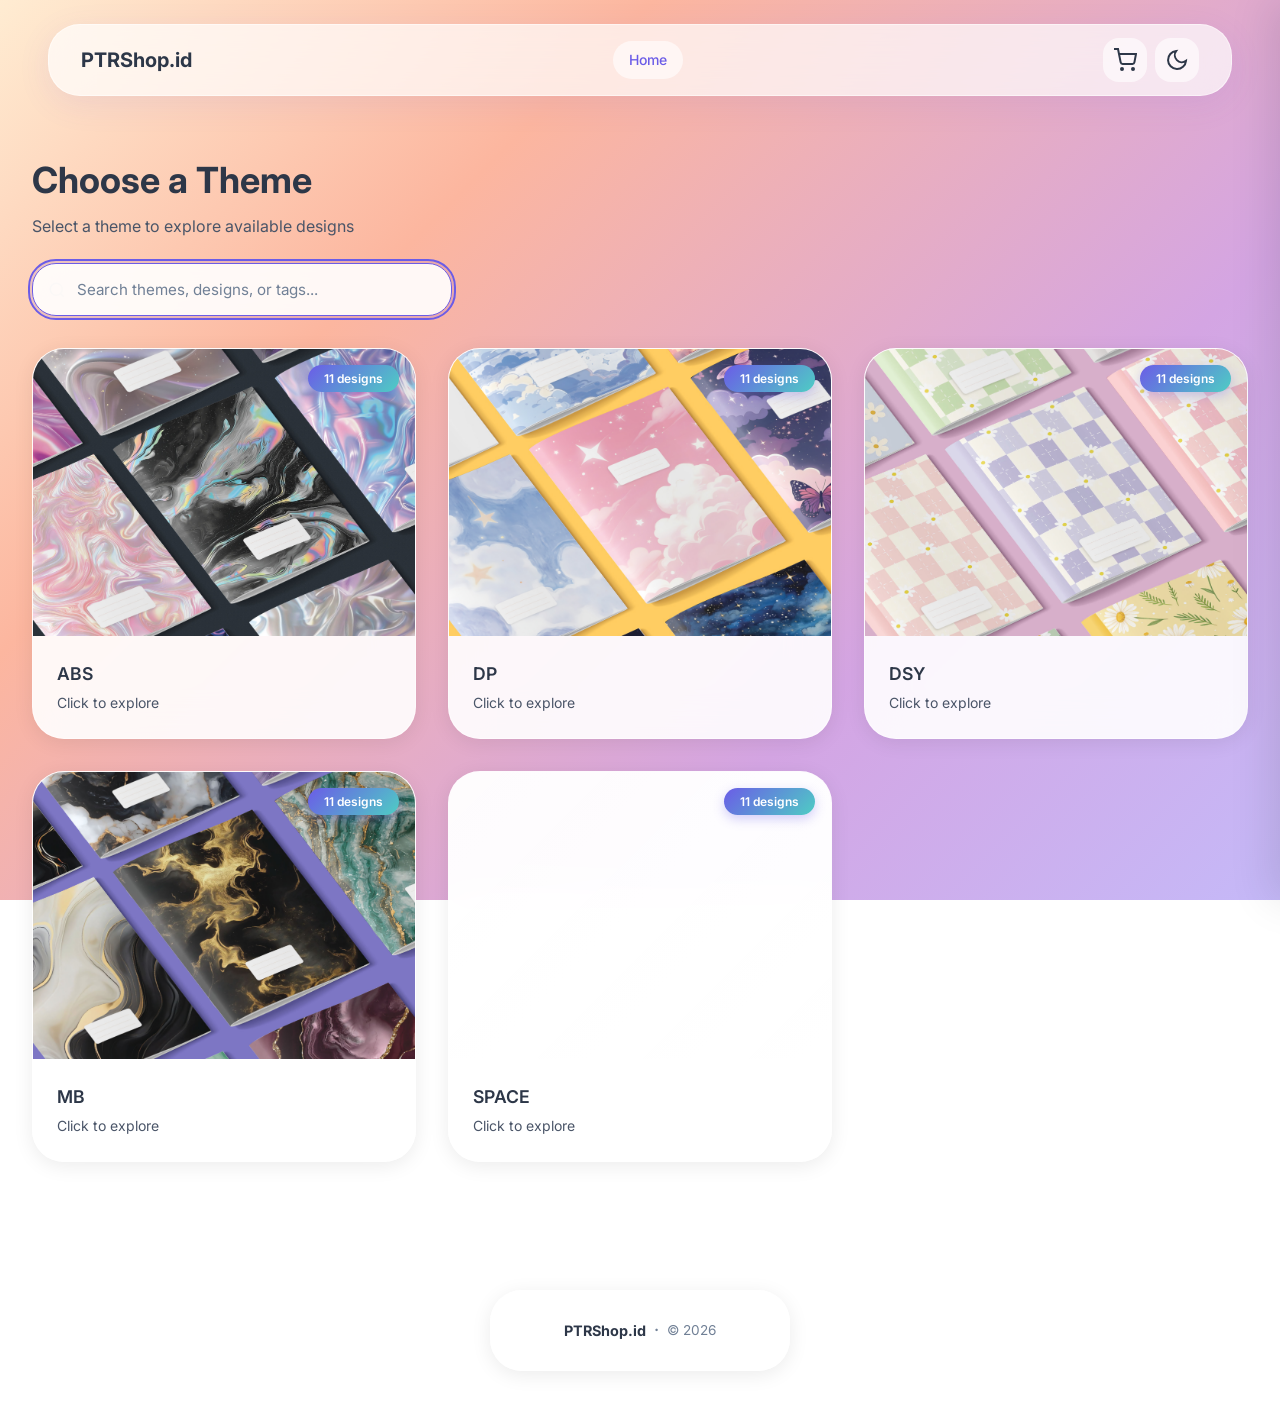
==== commit a63e548b: "Update" ====
--- a/index.html
+++ b/index.html
@@ -20,7 +20,7 @@
          rel="stylesheet"
       />
 
-      <link rel="stylesheet" href="css/style.css?v=5" />
+      <link rel="stylesheet" href="css/style.css?v=6" />
    </head>
    <body>
       <!-- Header -->
@@ -80,9 +80,9 @@
                         type="search"
                         id="search-input"
                         class="search-input"
-                        placeholder="Search themes or designs..."
+                        placeholder="Search themes, designs, or tags..."
                         autocomplete="off"
-                        aria-label="Search themes and designs"
+                        aria-label="Search themes, designs, and tags"
                      />
                   </div>
                </div>
@@ -259,9 +259,7 @@
          </div>
       </footer>
 
-      <!-- Scripts: Core app loads immediately, CDN libs load lazily on first download -->
-      <script src="js/ui.js?v=5"></script>
-      <script src="js/cart.js?v=5"></script>
-      <script src="js/app.js?v=5"></script>
+      <!-- ES modules: app.js is the entry; it imports catalog/ui/cart/utils. CDN libs load lazily on first download. -->
+      <script type="module" src="js/app.js?v=6"></script>
    </body>
 </html>
--- a/css/style.css
+++ b/css/style.css
@@ -1420,3 +1420,26 @@
    font-size: 0.85rem;
    color: var(--text-muted);
 }
+
+/* ========================================
+   Toggle-style secondary button (admin filters)
+   ======================================== */
+.btn-secondary.active {
+   background: var(--accent-gradient);
+   color: white;
+   border-color: transparent;
+}
+
+/* ========================================
+   Reduced Motion — honor user preference
+   ======================================== */
+@media (prefers-reduced-motion: reduce) {
+   *,
+   *::before,
+   *::after {
+      animation-duration: 0.01ms !important;
+      animation-iteration-count: 1 !important;
+      transition-duration: 0.01ms !important;
+      scroll-behavior: auto !important;
+   }
+}
